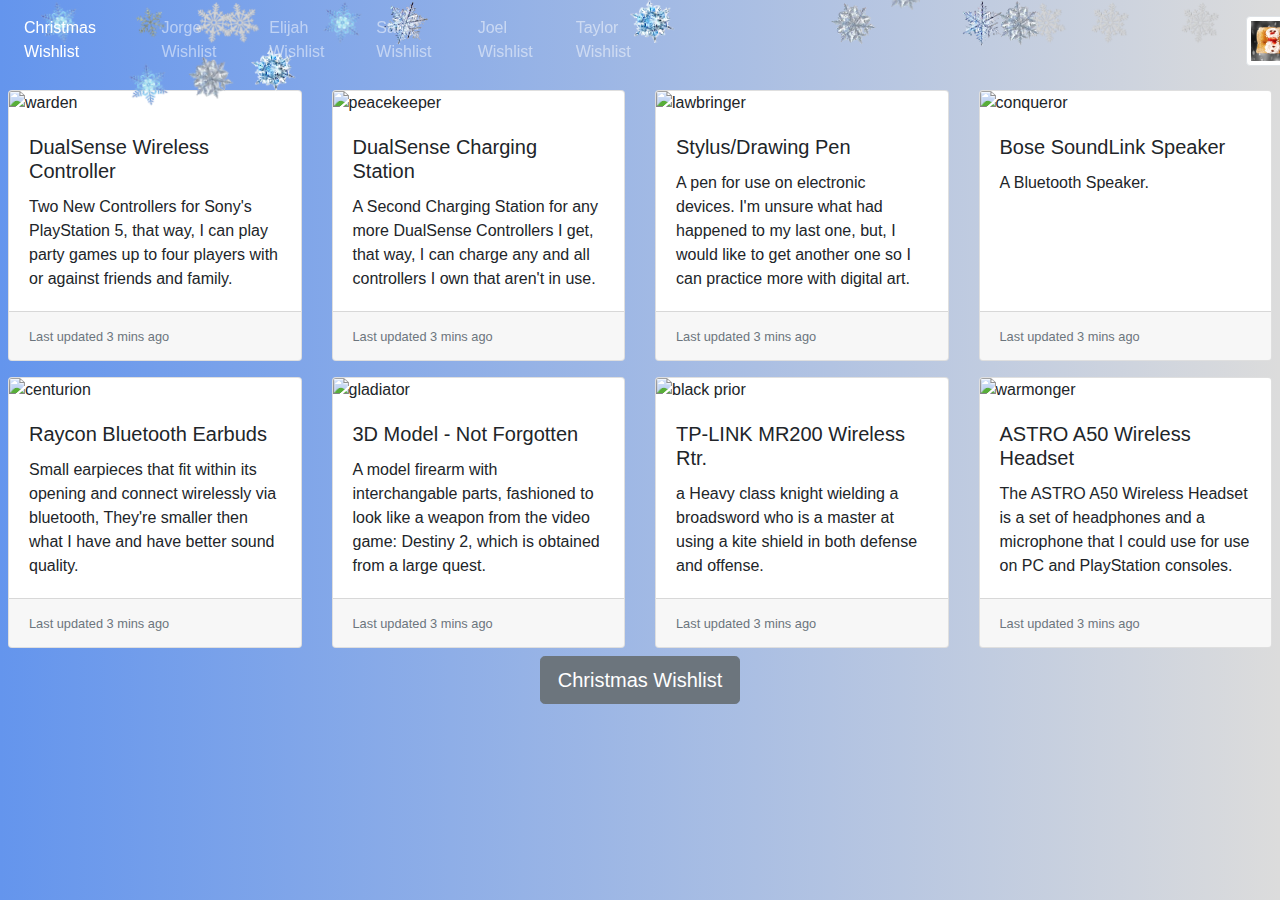
==== elijahWishlist.html @ 998da929 "I changed the nav" ====
<!DOCTYPE html>
<html lang="en">

    <head>
        <meta charset="UTF-8">
        <meta name="viewport" content="width=device-width, initial-scale=1.0">
        <title>Jorge Wishlist</title>
        <link rel="stylesheet"
            href="https://stackpath.bootstrapcdn.com/bootstrap/4.5.2/css/bootstrap.min.css"
            integrity="sha384-JcKb8q3iqJ61gNV9KGb8thSsNjpSL0n8PARn9HuZOnIxN0hoP+VmmDGMN5t9UJ0Z"
            crossorigin="anonymous">
        <link rel="stylesheet" href="base.css" />
    </head>
<body class="bg-dark">
    <nav class="navbar navbar-expand-lg navbar-dark">
        <button class="navbar-toggler" type="button" data-toggle="collapse" data-target="#navbarNavAltMarkup"
            aria-controls="navbarNavAltMarkup" aria-expanded="false" aria-label="Toggle navigation">
            <span class="navbar-toggler-icon"></span>
        </button>
        <div class="collapse navbar-collapse" id="navbarNavAltMarkup">
            <div class="navbar-nav">
                <a class="nav-link active d-flex flex-nowrap" href="index.html">Christmas Wishlist</a>
                <a class="nav-link d-flex flex-nowrap" href="jorgeWishlist.html" >Jorge Wishlist</a>
                <a class="nav-link d-flex flex-nowrap" href="elijahWishlist.html" >Elijah Wishlist</a>
                <a class="nav-link d-flex flex-nowrap" href="samWishlist.html" >Sam Wishlist</a>
                <a class="nav-link d-flex flex-nowrap" href="joelWishlist.html" >Joel Wishlist</a>
                <a class="nav-link d-flex flex-nowrap" href="taylorWishlist.html" >Taylor Wishlist</a>
                <a class="nav-link active" href="index.html"><img src="Images/Logo.png" class="img-thumbnail" style="width: 55px; height: 50px; margin-left: 560px;"></a>
            </div>
        </div>
    </nav>
        <!--this is a card deck for all the knight characters. They are light, while the background is dark
  there are 2 card decks.-->
        <div class="card-deck p-2">
            <div class="card">
                <img src="Warden.png" class="card-img-top" alt="warden">
                <div class="card-body">
                    <h5 class="card-title">DualSense Wireless Controller</h5>
                    <p class="card-text">
                        Two New Controllers for Sony's PlayStation 5, that way, I can play 
                        party games up to four players with or against friends and family.
                    </p>
                </div>
                <div class="card-footer">
                    <small class="text-muted">Last updated 3 mins ago</small>
                </div>
            </div>
            <div class="card">
                <img src="Peacekeeper.png" class="card-img-top"
                    alt="peacekeeper">
                <div class="card-body">
                    <h5 class="card-title">DualSense Charging Station</h5>
                    <p class="card-text">
                        A Second Charging Station for any more DualSense Controllers I get,
                        that way, I can charge any and all controllers I own that aren't in use.
                    </p>
                </div>
                <div class="card-footer">
                    <small class="text-muted">Last updated 3 mins ago</small>
                </div>
            </div>
            <div class="card">
                <img src="Lawbringer.png" class="card-img-top" alt="lawbringer">
                <div class="card-body">
                    <h5 class="card-title">Stylus/Drawing Pen</h5>
                    <p class="card-text">
                        A pen for use on electronic devices. I'm unsure what had happened to my last 
                        one, but, I would like to get another one so I can practice more with digital 
                        art.
                    </p>
                </div>
                <div class="card-footer">
                    <small class="text-muted">Last updated 3 mins ago</small>
                </div>
            </div>
            <div class="card">
                <img src="Conqueror.png" class="card-img-top" alt="conqueror">
                <div class="card-body">
                    <h5 class="card-title">Bose SoundLink Speaker</h5>
                    <p class="card-text">
                        A Bluetooth Speaker.
                    </p>
                </div>
                <div class="card-footer">
                    <small class="text-muted">Last updated 3 mins ago</small>
                </div>
            </div>
        </div>
        <div class="card-deck p-2">
            <div class="card">
                <img src="centurion.png" class="card-img-top" alt="centurion">
                <div class="card-body">
                    <h5 class="card-title">Raycon Bluetooth Earbuds</h5>
                    <p class="card-text">
                        Small earpieces that fit within its opening and connect wirelessly via bluetooth,
                        They're smaller then what I have and have better sound quality.
                    </p>
                </div>
                <div class="card-footer">
                    <small class="text-muted">Last updated 3 mins ago</small>
                </div>
            </div>
            <div class="card">
                <img src="Gladiator.png" class="card-img-top" alt="gladiator">
                <div class="card-body">
                    <h5 class="card-title">3D Model - Not Forgotten</h5>
                    <p class="card-text">
                        A model firearm with interchangable parts, fashioned to look like a weapon 
                        from the video game: Destiny 2, which is obtained from a large quest.
                    </p>
                </div>
                <div class="card-footer">
                    <small class="text-muted">Last updated 3 mins ago</small>
                </div>
            </div>
            <div class="card">
                <img src="black prior.jpg" class="card-img-top" alt="black
                    prior">
                <div class="card-body">
                    <h5 class="card-title">TP-LINK MR200 Wireless Rtr.</h5>
                    <p class="card-text">a Heavy class knight wielding a
                        broadsword who is a master at using a kite shield in
                        both
                        defense and offense.</p>
                </div>
                <div class="card-footer">
                    <small class="text-muted">Last updated 3 mins ago</small>
                </div>
            </div>
            <div class="card">
                <img src="warmonger.jpg" class="card-img-top" alt="warmonger">
                <div class="card-body">
                    <h5 class="card-title">ASTRO A50 Wireless Headset</h5>
                    <p class="card-text">
                        The ASTRO A50 Wireless Headset is a set of headphones and a microphone 
                        that I could use for use on PC and PlayStation consoles.
                    </p>
                </div>
                <div class="card-footer">
                    <small class="text-muted">Last updated 3 mins ago</small>
                </div>
            </div>
        </div>
        <div class="mx-auto" style="width: 200px;">
            <a href="index.html"><button type="button" class="btn btn-secondary
                    btn-lg btn-block">Christmas Wishlist</button></a>
        </div>
        <script src="https://code.jquery.com/jquery-3.5.1.slim.min.js"
            integrity="sha384-DfXdz2htPH0lsSSs5nCTpuj/zy4C+OGpamoFVy38MVBnE+IbbVYUew+OrCXaRkfj"
            crossorigin="anonymous"></script>
        <script
            src="https://cdn.jsdelivr.net/npm/popper.js@1.16.1/dist/umd/popper.min.js"
            integrity="sha384-9/reFTGAW83EW2RDu2S0VKaIzap3H66lZH81PoYlFhbGU+6BZp6G7niu735Sk7lN"
            crossorigin="anonymous"></script>
        <script
            src="https://stackpath.bootstrapcdn.com/bootstrap/4.5.2/js/bootstrap.min.js"
            integrity="sha384-B4gt1jrGC7Jh4AgTPSdUtOBvfO8shuf57BaghqFfPlYxofvL8/KUEfYiJOMMV+rV"
            crossorigin="anonymous"></script>
    </body>
    <div class="help">
        <section>
            <div class="snow">
                <div><img src="snow2.jpeg" height="45px" width="45px"></div>
                <div><img src="snow3.jpeg" height="45px" width="45px"></div>
                <div><img src="snow4.jpeg" height="45px" width="45px"></div>
                <div><img src="snow2.jpeg" height="45px" width="45px"></div>
                <div><img src="snow5.jpeg" height="45px" width="45px"></div>
                <div><img src="snow3.jpeg" height="45px" width="45px"></div>
                <div><img src="snow3.jpeg" height="45px" width="45px"></div>
            </div>
            <div class="snow2">
                <div><img src="snow5.jpeg" height="45px" width="45px"></div>
                <div><img src="snow3.jpeg" height="45px" width="45px"></div>
                <div><img src="snow_f.jpeg" height="45px" width="45px"></div>
                <div><img src="snow4.jpeg" height="45px" width="45px"></div>
                <div><img src="snow1.jpeg" height="45px" width="45px"></div>
                <div><img src="snow5.jpeg" height="45px" width="45px"></div>
                <div><img src="snow_f.jpeg" height="45px" width="45px"></div>
            </div>
            <div class="snow3">
                <div><img src="snow_f.jpeg" height="45px" width="45px"></div>
                <div><img src="snow4.jpeg" height="45px" width="45px"></div>
                <div><img src="snow1.jpeg" height="45px" width="45px"></div>
                <div><img src="snow_f.jpeg" height="45px" width="45px"></div>
                <div><img src="snow3.jpeg" height="45px" width="45px"></div>
                <div><img src="snow1.jpeg" height="45px" width="45px"></div>
                <div><img src="snow_f.jpeg" height="45px" width="45px"></div>
            </div>
        </div>
    </section>
</html>
---- base.css ----
html {
    height: 300px;
    margin-bottom: 10px;
  }
  
body {
    width: 100%;
    height: 100%;
    margin: 0;
    background-repeat: no-repeat;
    background-attachment: fixed;
    background: #DCDCDC;
    /* fallback for old browsers */
    /* Chrome 10-25, Safari 5.1-6 */
    background: -webkit-gradient(linear, left top, right top, from(#6495ED), to(#DCDCDC));
    background: linear-gradient(to right, #6495ED,#DCDCDC);
    /* W3C, IE 10+/ Edge, Firefox 16+, Chrome 26+, Opera 12+, Safari 7+ */
  }
button{
    z-index: 98;
}
nav{
    z-index: 99;
}  

section {
	height: 25%;
	z-index: 100;
}
  
  .snow {
    position: absolute;
    width: 100%;
    height: 19%;
    top: 0;
    left: 0;
    -webkit-transform: rotateY(-30deg);
            transform: rotateY(-30deg);
    -webkit-transform: translate3d(50deg);
            transform: translate3d(50deg);
    -webkit-transform: rotate3d(1, 1.5, 2, -10deg);
            transform: rotate3d(1, 1.5, 2, -10deg);
  }
  
  .snow div {
    position: absolute;
    display: block;
  }
  
  .snow div:nth-child(1) {
    left: 20%;
    -webkit-animation: falling 9s linear infinite;
            animation: falling 9s linear infinite;
    -webkit-animation-delay: -1s;
            animation-delay: -1s;
  }
  
  .snow div:nth-child(2) {
    left: 70%;
    -webkit-animation: falling 7s linear infinite;
            animation: falling 7s linear infinite;
    -webkit-animation-delay: -3s;
            animation-delay: -3s;
  }
  
  .snow div:nth-child(3) {
    left: 10%;
    -webkit-animation: falling 3s linear infinite;
            animation: falling 3s linear infinite;
    -webkit-animation-delay: -5s;
            animation-delay: -5s;
  }
  
  .snow div:nth-child(4) {
    left: 50%;
    -webkit-animation: falling 8s linear infinite;
            animation: falling 8s linear infinite;
    -webkit-animation-delay: -6s;
            animation-delay: -6s;
  }
  
  .snow div:nth-child(5) {
    left: 85%;
    -webkit-animation: falling 5s linear infinite;
            animation: falling 5s linear infinite;
    -webkit-animation-delay: -8s;
            animation-delay: -8s;
  }
  
  .snow div:nth-child(6) {
    left: 15%;
    -webkit-animation: falling 8s linear infinite;
            animation: falling 8s linear infinite;
    -webkit-animation-delay: -10s;
            animation-delay: -10s;
  }
  
  .snow div:nth-child(7) {
    left: 90%;
    -webkit-animation: falling 3s linear infinite;
            animation: falling 3s linear infinite;
    -webkit-animation-delay: -4s;
            animation-delay: -4s;
  }
  
  .snow2 {
    position: absolute;
    width: 100%;
    height: 19%;
    top: 0;
    left: 0;
  }
  
  .snow2 div {
    position: absolute;
    display: block;
    -webkit-transform: rotateY(-30deg);
            transform: rotateY(-30deg);
    -webkit-transform: translate3d(50deg);
            transform: translate3d(50deg);
    -webkit-transform: rotate3d(1, 1.5, 2, -15deg);
            transform: rotate3d(1, 1.5, 2, -15deg);
  }
  
  .snow2 div:nth-child(1) {
    left: 10%;
    -webkit-animation: falling 7s linear infinite;
            animation: falling 7s linear infinite;
    -webkit-animation-delay: -3s;
            animation-delay: -3s;
  }
  
  .snow2 div:nth-child(2) {
    left: 65%;
    -webkit-animation: falling 5s linear infinite;
            animation: falling 5s linear infinite;
    -webkit-animation-delay: -1s;
            animation-delay: -1s;
  }
  
  .snow2 div:nth-child(3) {
    left: 17%;
    -webkit-animation: falling 6s linear infinite;
            animation: falling 6s linear infinite;
    -webkit-animation-delay: -9s;
            animation-delay: -9s;
  }
  
  .snow2 div:nth-child(4) {
    left: 3%;
    -webkit-animation: falling 9s linear infinite;
            animation: falling 9s linear infinite;
    -webkit-animation-delay: -3s;
            animation-delay: -3s;
  }
  
  .snow2 div:nth-child(5) {
    left: 75%;
    -webkit-animation: falling 2s linear infinite;
            animation: falling 2s linear infinite;
    -webkit-animation-delay: -7s;
            animation-delay: -7s;
  }
  
  .snow2 div:nth-child(6) {
    left: 10%;
    -webkit-animation: falling 7s linear infinite;
            animation: falling 7s linear infinite;
    -webkit-animation-delay: -6s;
            animation-delay: -6s;
  }
  
  .snow2 div:nth-child(7) {
    left: 80%;
    -webkit-animation: falling 4s linear infinite;
            animation: falling 4s linear infinite;
    -webkit-animation-delay: -10s;
            animation-delay: -10s;
  }
  
  .snow3 {
    position: absolute;
    width: 100%;
    height: 19%;
    top: 0;
    left: 0;
  }
  
  .snow3 div {
    position: absolute;
    display: block;
    -webkit-transform: rotateY(-30deg);
            transform: rotateY(-30deg);
    -webkit-transform: translate3d(50deg);
            transform: translate3d(50deg);
    -webkit-transform: rotate3d(1, 1.5, 2, 10deg);
            transform: rotate3d(1, 1.5, 2, 10deg);
  }
  
  .snow3 div:nth-child(1) {
    left: 15%;
    -webkit-animation: falling 5s linear infinite;
            animation: falling 5s linear infinite;
    -webkit-animation-delay: -9s;
            animation-delay: -9s;
  }
  
  .snow3 div:nth-child(2) {
    left: 25%;
    -webkit-animation: falling 4s linear infinite;
            animation: falling 4s linear infinite;
    -webkit-animation-delay: -4s;
            animation-delay: -4s;
  }
  
  .snow3 div:nth-child(3) {
    left: 30%;
    -webkit-animation: falling 3s linear infinite;
            animation: falling 3s linear infinite;
    -webkit-animation-delay: -5s;
            animation-delay: -5s;
  }
  
  .snow3 div:nth-child(4) {
    left: 85%;
    -webkit-animation: falling 6s linear infinite;
            animation: falling 6s linear infinite;
    -webkit-animation-delay: -8s;
            animation-delay: -8s;
  }
  
  .snow3 div:nth-child(5) {
    left: 78%;
    -webkit-animation: falling 5s linear infinite;
            animation: falling 5s linear infinite;
    -webkit-animation-delay: -7s;
            animation-delay: -7s;
  }
  
  .snow3 div:nth-child(6) {
    left: 30%;
    -webkit-animation: falling 6s linear infinite;
            animation: falling 6s linear infinite;
    -webkit-animation-delay: -8s;
            animation-delay: -8s;
  }
  
  .snow3 div:nth-child(7) {
    left: 92%;
    -webkit-animation: falling 5s linear infinite;
            animation: falling 5s linear infinite;
    -webkit-animation-delay: -19s;
            animation-delay: -19s;
  }
  
  @keyframes falling {
    0% {
      opacity: 1;
      top: -10%;
      -webkit-transform: translateX 5px rotateX(0deg);
              transform: translateX 5px rotateX(0deg);
    }
    15% {
      opacity: 0.7;
      -webkit-transform: translateX -100px rotateX(30deg);
              transform: translateX -100px rotateX(30deg);
    }
    30% {
      -webkit-transform: translateX -100px rotateX(70deg);
              transform: translateX -100px rotateX(70deg);
    }
    60% {
      -webkit-transform: translateX -100px rotateX(45);
              transform: translateX -100px rotateX(45);
    }
    75% {
      -webkit-transform: translateX -100px rotateX(60deg);
              transform: translateX -100px rotateX(60deg);
    }
    100% {
      top: 400%;
      -webkit-transform: translateX -100px rotateX(200deg);
              transform: translateX -100px rotateX(200deg);
    }
  }
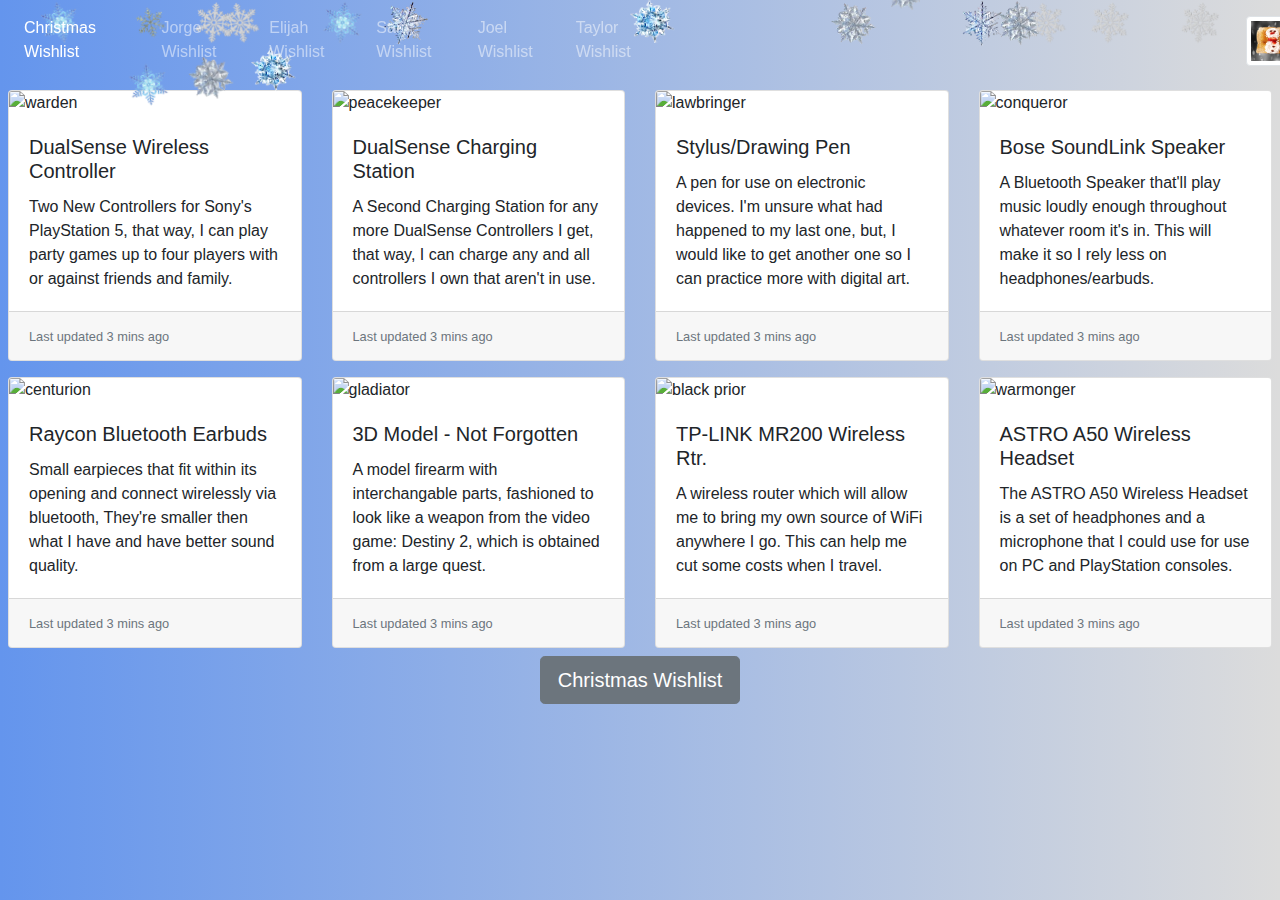
==== commit 4ea8f7fb: "Merge remote-tracking branch 'origin/main' into main" ====
--- a/elijahWishlist.html
+++ b/elijahWishlist.html
@@ -4,7 +4,7 @@
     <head>
         <meta charset="UTF-8">
         <meta name="viewport" content="width=device-width, initial-scale=1.0">
-        <title>Jorge Wishlist</title>
+        <title>Elijah Wishlist</title>
         <link rel="stylesheet"
             href="https://stackpath.bootstrapcdn.com/bootstrap/4.5.2/css/bootstrap.min.css"
             integrity="sha384-JcKb8q3iqJ61gNV9KGb8thSsNjpSL0n8PARn9HuZOnIxN0hoP+VmmDGMN5t9UJ0Z"
@@ -78,7 +78,8 @@
                 <div class="card-body">
                     <h5 class="card-title">Bose SoundLink Speaker</h5>
                     <p class="card-text">
-                        A Bluetooth Speaker.
+                        A Bluetooth Speaker that'll play music loudly enough throughout whatever room 
+                        it's in. This will make it so I rely less on headphones/earbuds.
                     </p>
                 </div>
                 <div class="card-footer">
@@ -118,10 +119,10 @@
                     prior">
                 <div class="card-body">
                     <h5 class="card-title">TP-LINK MR200 Wireless Rtr.</h5>
-                    <p class="card-text">a Heavy class knight wielding a
-                        broadsword who is a master at using a kite shield in
-                        both
-                        defense and offense.</p>
+                    <p class="card-text">
+                        A wireless router which will allow me to bring my own source of WiFi anywhere 
+                        I go. This can help me cut some costs when I travel.
+                    </p>
                 </div>
                 <div class="card-footer">
                     <small class="text-muted">Last updated 3 mins ago</small>
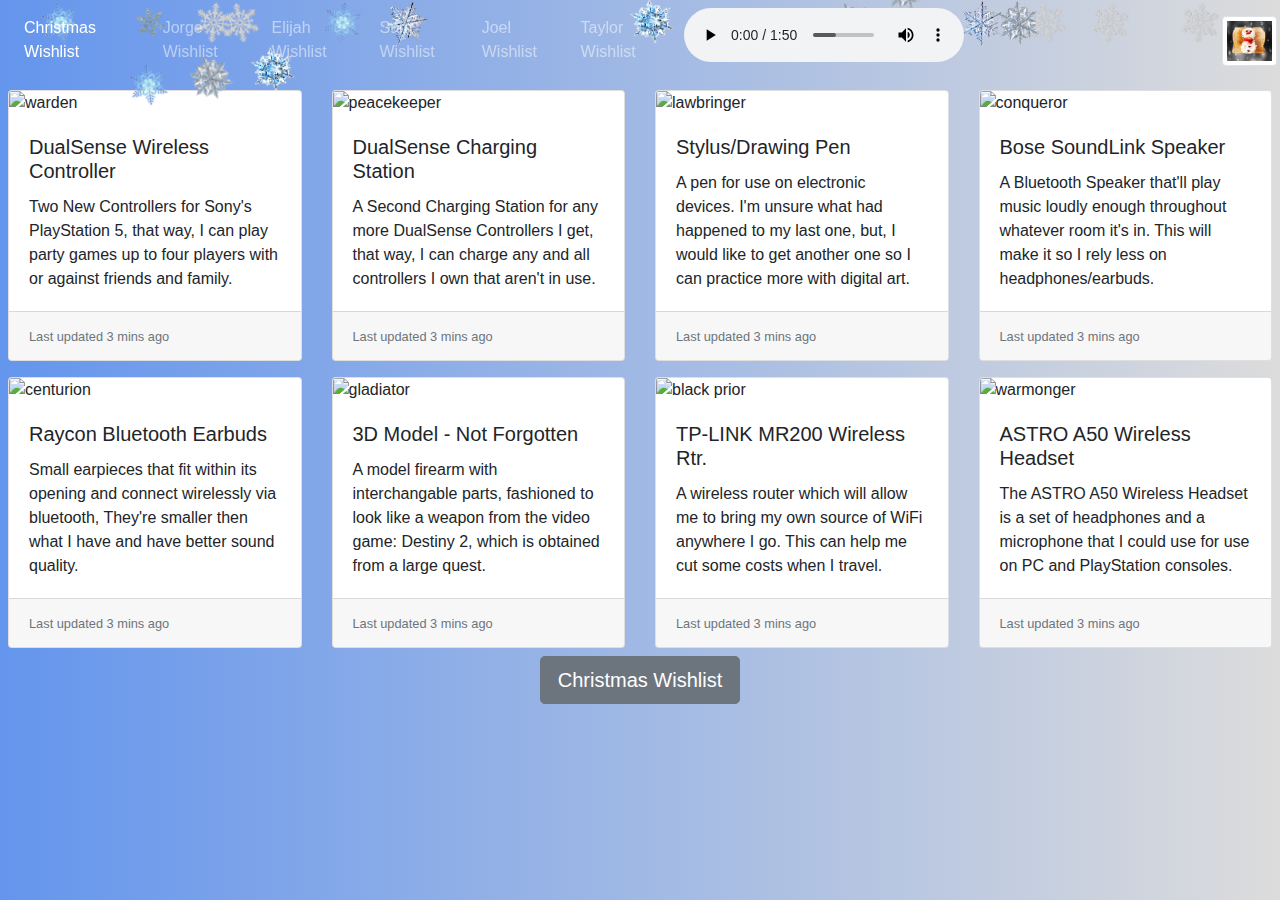
==== commit b258989c: "audio madness" ====
--- a/elijahWishlist.html
+++ b/elijahWishlist.html
@@ -25,7 +25,11 @@
                 <a class="nav-link d-flex flex-nowrap" href="samWishlist.html" >Sam Wishlist</a>
                 <a class="nav-link d-flex flex-nowrap" href="joelWishlist.html" >Joel Wishlist</a>
                 <a class="nav-link d-flex flex-nowrap" href="taylorWishlist.html" >Taylor Wishlist</a>
-                <a class="nav-link active" href="index.html"><img src="Images/Logo.png" class="img-thumbnail" style="width: 55px; height: 50px; margin-left: 560px;"></a>
+                <audio controls autostart autoplay loop>
+                    <source src="christmas.mp3" type="audio/mp3">
+                    Your browser does not support the audio element.
+                  </audio>
+                <a class="nav-link active" href="index.html"><img src="Images/Logo.png" class="img-thumbnail" style="width: 55px; height: 50px; margin-left: 250px;"></a>
             </div>
         </div>
     </nav>
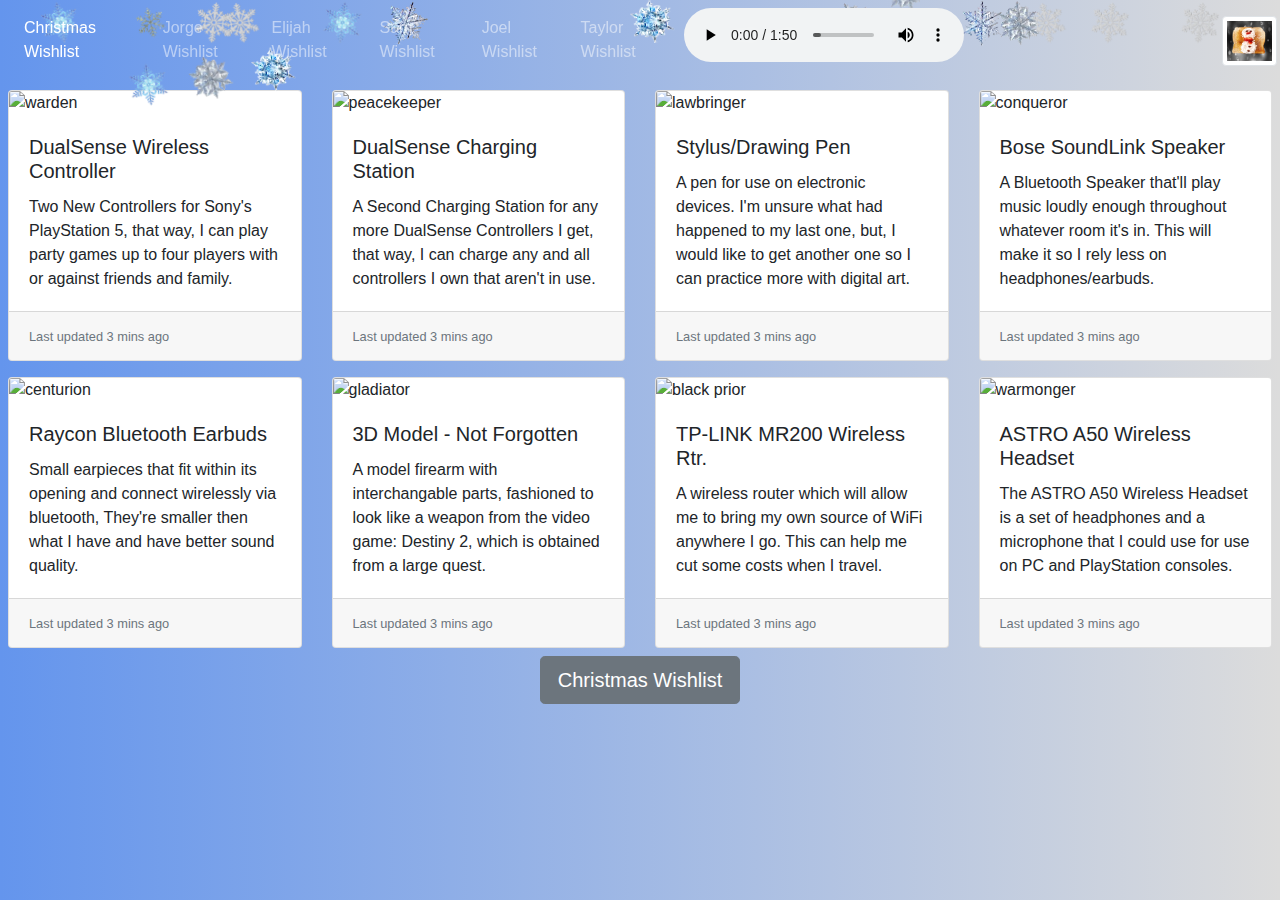
==== commit 12846f24: "more progress" ====
--- a/elijahWishlist.html
+++ b/elijahWishlist.html
@@ -37,7 +37,7 @@
   there are 2 card decks.-->
         <div class="card-deck p-2">
             <div class="card">
-                <img src="Warden.png" class="card-img-top" alt="warden">
+                <img src="Images/" class="card-img-top" alt="warden">
                 <div class="card-body">
                     <h5 class="card-title">DualSense Wireless Controller</h5>
                     <p class="card-text">
@@ -50,7 +50,7 @@
                 </div>
             </div>
             <div class="card">
-                <img src="Peacekeeper.png" class="card-img-top"
+                <img src="Images/" class="card-img-top"
                     alt="peacekeeper">
                 <div class="card-body">
                     <h5 class="card-title">DualSense Charging Station</h5>
@@ -64,7 +64,7 @@
                 </div>
             </div>
             <div class="card">
-                <img src="Lawbringer.png" class="card-img-top" alt="lawbringer">
+                <img src="Images/" class="card-img-top" alt="lawbringer">
                 <div class="card-body">
                     <h5 class="card-title">Stylus/Drawing Pen</h5>
                     <p class="card-text">
@@ -78,7 +78,7 @@
                 </div>
             </div>
             <div class="card">
-                <img src="Conqueror.png" class="card-img-top" alt="conqueror">
+                <img src="Images/" class="card-img-top" alt="conqueror">
                 <div class="card-body">
                     <h5 class="card-title">Bose SoundLink Speaker</h5>
                     <p class="card-text">
@@ -93,7 +93,7 @@
         </div>
         <div class="card-deck p-2">
             <div class="card">
-                <img src="centurion.png" class="card-img-top" alt="centurion">
+                <img src="Images/" class="card-img-top" alt="centurion">
                 <div class="card-body">
                     <h5 class="card-title">Raycon Bluetooth Earbuds</h5>
                     <p class="card-text">
@@ -106,7 +106,7 @@
                 </div>
             </div>
             <div class="card">
-                <img src="Gladiator.png" class="card-img-top" alt="gladiator">
+                <img src="Images/" class="card-img-top" alt="gladiator">
                 <div class="card-body">
                     <h5 class="card-title">3D Model - Not Forgotten</h5>
                     <p class="card-text">
@@ -119,7 +119,7 @@
                 </div>
             </div>
             <div class="card">
-                <img src="black prior.jpg" class="card-img-top" alt="black
+                <img src="Images/" class="card-img-top" alt="black
                     prior">
                 <div class="card-body">
                     <h5 class="card-title">TP-LINK MR200 Wireless Rtr.</h5>
@@ -133,7 +133,7 @@
                 </div>
             </div>
             <div class="card">
-                <img src="warmonger.jpg" class="card-img-top" alt="warmonger">
+                <img src="Images/" class="card-img-top" alt="warmonger">
                 <div class="card-body">
                     <h5 class="card-title">ASTRO A50 Wireless Headset</h5>
                     <p class="card-text">
--- a/base.css
+++ b/base.css
@@ -283,4 +283,18 @@
       -webkit-transform: translateX -100px rotateX(200deg);
               transform: translateX -100px rotateX(200deg);
     }
+  }
+
+  iv#footer {
+    width: 50%;
+    margin: -250px auto;
+    text-align: center;
+    font-size: 1.5em;
+  }
+  
+  div#footer button {
+    clear: both;
+    font-size: 1.5em;
+    border-radius: 20px;
+    margin-bottom: 40px;
   }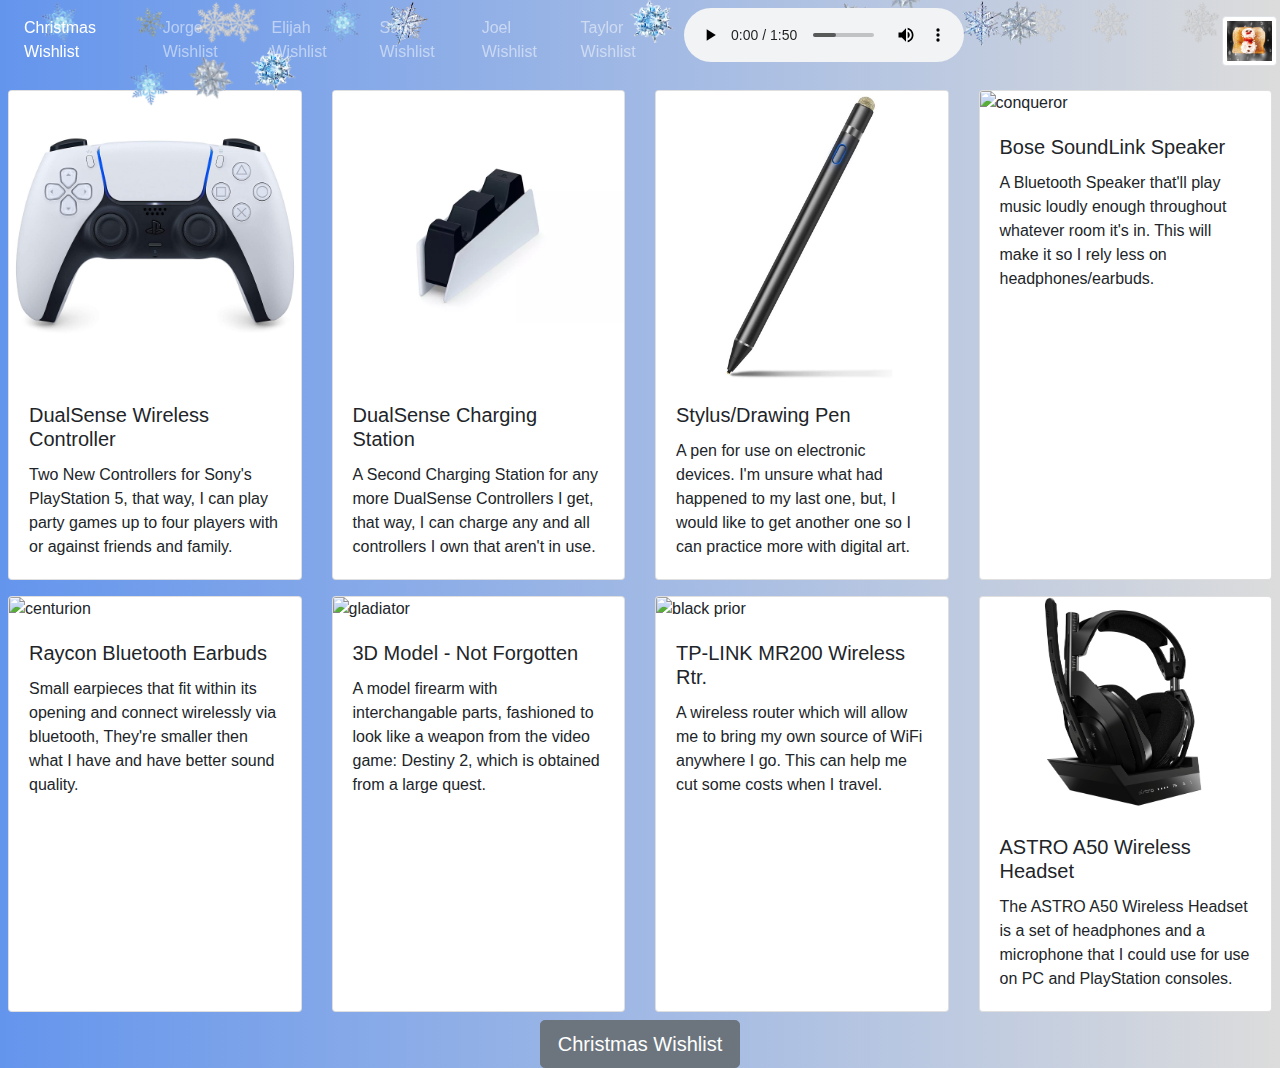
==== commit 503b38cd: "Added JS files to all pages except for Elijah" ====
--- a/elijahWishlist.html
+++ b/elijahWishlist.html
@@ -37,7 +37,7 @@
   there are 2 card decks.-->
         <div class="card-deck p-2">
             <div class="card">
-                <img src="Images/" class="card-img-top" alt="warden">
+                <img src="Images/dualsense.png" class="card-img-top" alt="warden">
                 <div class="card-body">
                     <h5 class="card-title">DualSense Wireless Controller</h5>
                     <p class="card-text">
@@ -45,12 +45,9 @@
                         party games up to four players with or against friends and family.
                     </p>
                 </div>
-                <div class="card-footer">
-                    <small class="text-muted">Last updated 3 mins ago</small>
-                </div>
             </div>
             <div class="card">
-                <img src="Images/" class="card-img-top"
+                <img src="Images/chargingstation.png" class="card-img-top"
                     alt="peacekeeper">
                 <div class="card-body">
                     <h5 class="card-title">DualSense Charging Station</h5>
@@ -59,12 +56,9 @@
                         that way, I can charge any and all controllers I own that aren't in use.
                     </p>
                 </div>
-                <div class="card-footer">
-                    <small class="text-muted">Last updated 3 mins ago</small>
-                </div>
             </div>
             <div class="card">
-                <img src="Images/" class="card-img-top" alt="lawbringer">
+                <img src="Images/drawingpen.png" class="card-img-top" alt="lawbringer">
                 <div class="card-body">
                     <h5 class="card-title">Stylus/Drawing Pen</h5>
                     <p class="card-text">
@@ -72,9 +66,6 @@
                         one, but, I would like to get another one so I can practice more with digital 
                         art.
                     </p>
-                </div>
-                <div class="card-footer">
-                    <small class="text-muted">Last updated 3 mins ago</small>
                 </div>
             </div>
             <div class="card">
@@ -85,9 +76,6 @@
                         A Bluetooth Speaker that'll play music loudly enough throughout whatever room 
                         it's in. This will make it so I rely less on headphones/earbuds.
                     </p>
-                </div>
-                <div class="card-footer">
-                    <small class="text-muted">Last updated 3 mins ago</small>
                 </div>
             </div>
         </div>
@@ -101,9 +89,6 @@
                         They're smaller then what I have and have better sound quality.
                     </p>
                 </div>
-                <div class="card-footer">
-                    <small class="text-muted">Last updated 3 mins ago</small>
-                </div>
             </div>
             <div class="card">
                 <img src="Images/" class="card-img-top" alt="gladiator">
@@ -113,9 +98,6 @@
                         A model firearm with interchangable parts, fashioned to look like a weapon 
                         from the video game: Destiny 2, which is obtained from a large quest.
                     </p>
-                </div>
-                <div class="card-footer">
-                    <small class="text-muted">Last updated 3 mins ago</small>
                 </div>
             </div>
             <div class="card">
@@ -128,21 +110,15 @@
                         I go. This can help me cut some costs when I travel.
                     </p>
                 </div>
-                <div class="card-footer">
-                    <small class="text-muted">Last updated 3 mins ago</small>
-                </div>
             </div>
             <div class="card">
-                <img src="Images/" class="card-img-top" alt="warmonger">
+                <img src="Images/astro-a50.png" class="card-img-top" alt="warmonger">
                 <div class="card-body">
                     <h5 class="card-title">ASTRO A50 Wireless Headset</h5>
                     <p class="card-text">
                         The ASTRO A50 Wireless Headset is a set of headphones and a microphone 
                         that I could use for use on PC and PlayStation consoles.
                     </p>
-                </div>
-                <div class="card-footer">
-                    <small class="text-muted">Last updated 3 mins ago</small>
                 </div>
             </div>
         </div>
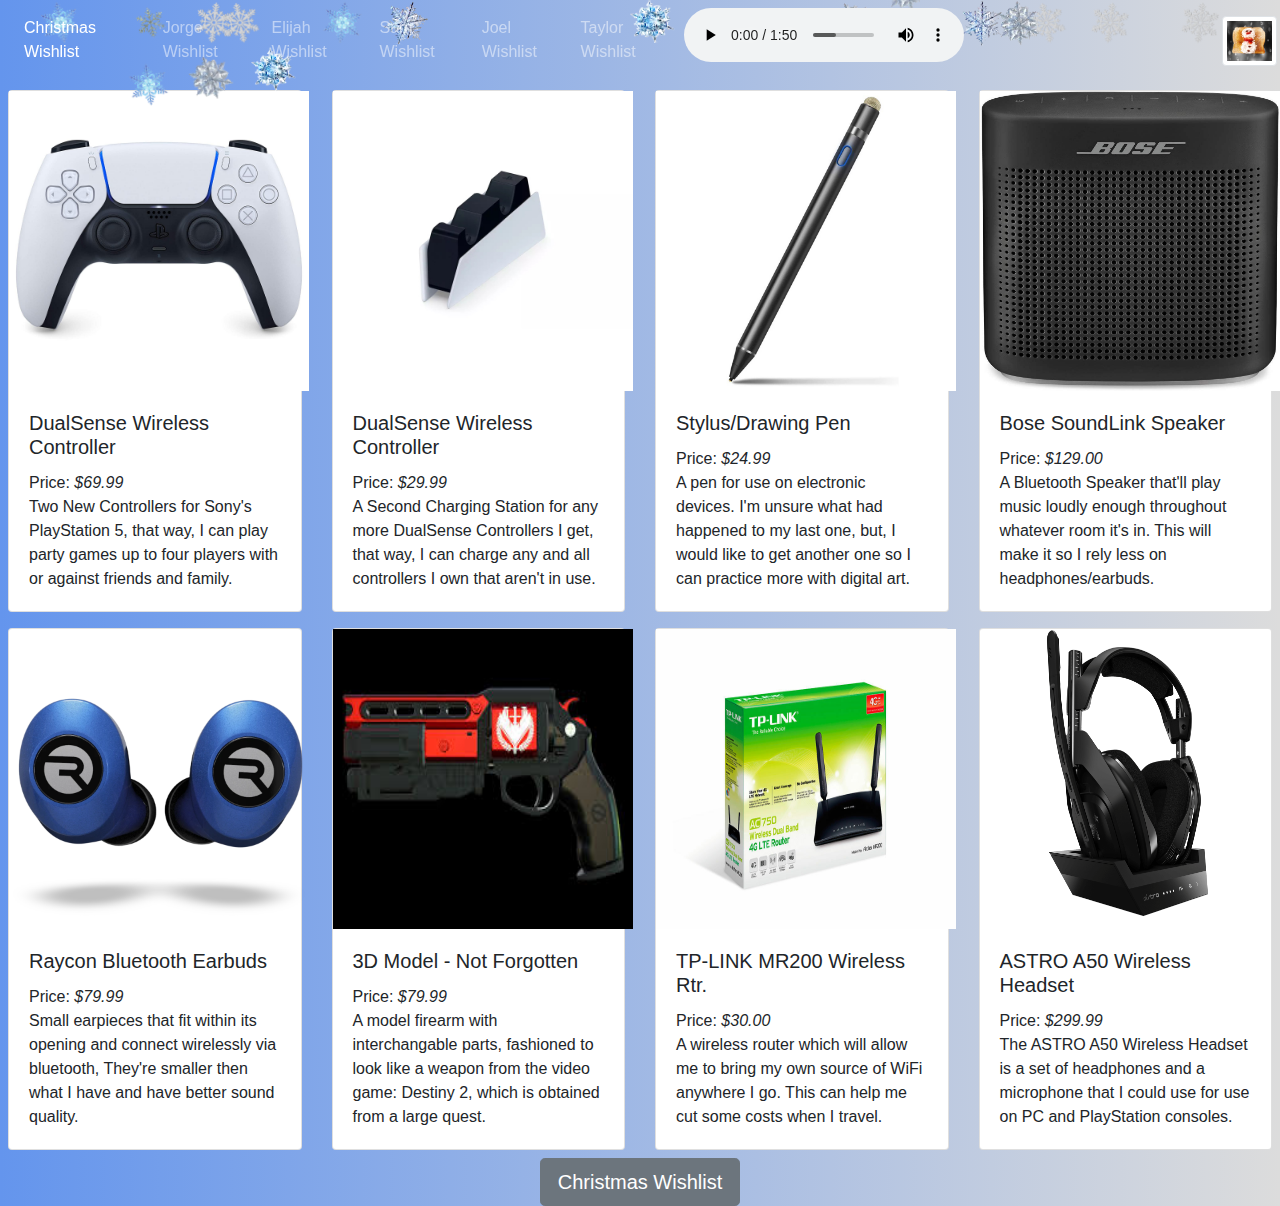
==== commit b392ce21: "Finished with all pages" ====
--- a/elijahWishlist.html
+++ b/elijahWishlist.html
@@ -37,87 +37,100 @@
   there are 2 card decks.-->
         <div class="card-deck p-2">
             <div class="card">
-                <img src="Images/dualsense.png" class="card-img-top" alt="warden">
+                <div id="imglist">
+                    <img src="Images/dualsense.png" alt="DualSense Controller" width="300px" height="300px">
+                </div>
                 <div class="card-body">
                     <h5 class="card-title">DualSense Wireless Controller</h5>
                     <p class="card-text">
-                        Two New Controllers for Sony's PlayStation 5, that way, I can play 
-                        party games up to four players with or against friends and family.
+                        Price: <em>$69.99</em><br>
+                        Two New Controllers for Sony's PlayStation 5, that way, I can play party games up to four players with or against friends and family.
                     </p>
                 </div>
             </div>
             <div class="card">
-                <img src="Images/chargingstation.png" class="card-img-top"
-                    alt="peacekeeper">
+                <div id="imglist">
+                    <img src="Images/chargingstation.png" alt="DualSense Charging Station" width="300px" height="300px">
+                </div>
                 <div class="card-body">
-                    <h5 class="card-title">DualSense Charging Station</h5>
+                    <h5 class="card-title">DualSense Wireless Controller</h5>
                     <p class="card-text">
-                        A Second Charging Station for any more DualSense Controllers I get,
-                        that way, I can charge any and all controllers I own that aren't in use.
+                        Price: <em>$29.99</em><br>
+                        A Second Charging Station for any more DualSense Controllers I get, that way, I can charge any and all controllers I own that aren't in use.
                     </p>
                 </div>
             </div>
             <div class="card">
-                <img src="Images/drawingpen.png" class="card-img-top" alt="lawbringer">
+                <div id="imglist">
+                    <img src="Images/drawingpen.png" alt="Drawing Pen" width="300px" height="300px">
+                </div>
                 <div class="card-body">
                     <h5 class="card-title">Stylus/Drawing Pen</h5>
                     <p class="card-text">
-                        A pen for use on electronic devices. I'm unsure what had happened to my last 
-                        one, but, I would like to get another one so I can practice more with digital 
-                        art.
+                        Price: <em>$24.99</em><br>
+                        A pen for use on electronic devices. I'm unsure what had happened to my last one, but, I would like to get another one so I can practice more with digital art.
                     </p>
                 </div>
             </div>
             <div class="card">
-                <img src="Images/" class="card-img-top" alt="conqueror">
+                <div id="imglist">
+                    <img src="Images/bose_speaker.jpg" alt="Bose Speaker" width="300px" height="300px">
+                </div>
                 <div class="card-body">
                     <h5 class="card-title">Bose SoundLink Speaker</h5>
                     <p class="card-text">
-                        A Bluetooth Speaker that'll play music loudly enough throughout whatever room 
-                        it's in. This will make it so I rely less on headphones/earbuds.
+                        Price: <em>$129.00</em><br>
+                        A Bluetooth Speaker that'll play music loudly enough throughout whatever room it's in. This will make it so I rely less on headphones/earbuds.
                     </p>
                 </div>
             </div>
         </div>
         <div class="card-deck p-2">
             <div class="card">
-                <img src="Images/" class="card-img-top" alt="centurion">
+                <div id="imglist">
+                    <img src="Images/earbuds.png" alt="Raycon Bluetooth Earbuds" width="300px" height="300px">
+                </div>
                 <div class="card-body">
                     <h5 class="card-title">Raycon Bluetooth Earbuds</h5>
                     <p class="card-text">
-                        Small earpieces that fit within its opening and connect wirelessly via bluetooth,
-                        They're smaller then what I have and have better sound quality.
+                        Price: <em>$79.99</em><br>
+                        Small earpieces that fit within its opening and connect wirelessly via bluetooth, They're smaller then what I have and have better sound quality.
                     </p>
                 </div>
             </div>
             <div class="card">
-                <img src="Images/" class="card-img-top" alt="gladiator">
+                <div id="imglist">
+                    <img src="Images/not_forgotten.jpeg" alt="3D Model - Not Forgotten" width="300px" height="300px">
+                </div>
                 <div class="card-body">
                     <h5 class="card-title">3D Model - Not Forgotten</h5>
                     <p class="card-text">
-                        A model firearm with interchangable parts, fashioned to look like a weapon 
-                        from the video game: Destiny 2, which is obtained from a large quest.
+                        Price: <em>$79.99</em><br>
+                        A model firearm with interchangable parts, fashioned to look like a weapon from the video game: Destiny 2, which is obtained from a large quest.
                     </p>
                 </div>
             </div>
             <div class="card">
-                <img src="Images/" class="card-img-top" alt="black
-                    prior">
+                <div id="imglist">
+                    <img src="Images/router.jpg" alt="TP-LINK MR200 Wireless Rtr." width="300px" height="300px">
+                </div>
                 <div class="card-body">
                     <h5 class="card-title">TP-LINK MR200 Wireless Rtr.</h5>
                     <p class="card-text">
-                        A wireless router which will allow me to bring my own source of WiFi anywhere 
-                        I go. This can help me cut some costs when I travel.
+                        Price: <em>$30.00</em><br>
+                        A wireless router which will allow me to bring my own source of WiFi anywhere I go. This can help me cut some costs when I travel.
                     </p>
                 </div>
             </div>
             <div class="card">
-                <img src="Images/astro-a50.png" class="card-img-top" alt="warmonger">
+                <div id="imglist">
+                    <img src="Images/astro-a50.png" alt="ASTRO A50 Wireless Headset" width="300px" height="300px">
+                </div>
                 <div class="card-body">
                     <h5 class="card-title">ASTRO A50 Wireless Headset</h5>
                     <p class="card-text">
-                        The ASTRO A50 Wireless Headset is a set of headphones and a microphone 
-                        that I could use for use on PC and PlayStation consoles.
+                        Price: <em>$299.99</em><br>
+                        The ASTRO A50 Wireless Headset is a set of headphones and a microphone that I could use for use on PC and PlayStation consoles.
                     </p>
                 </div>
             </div>
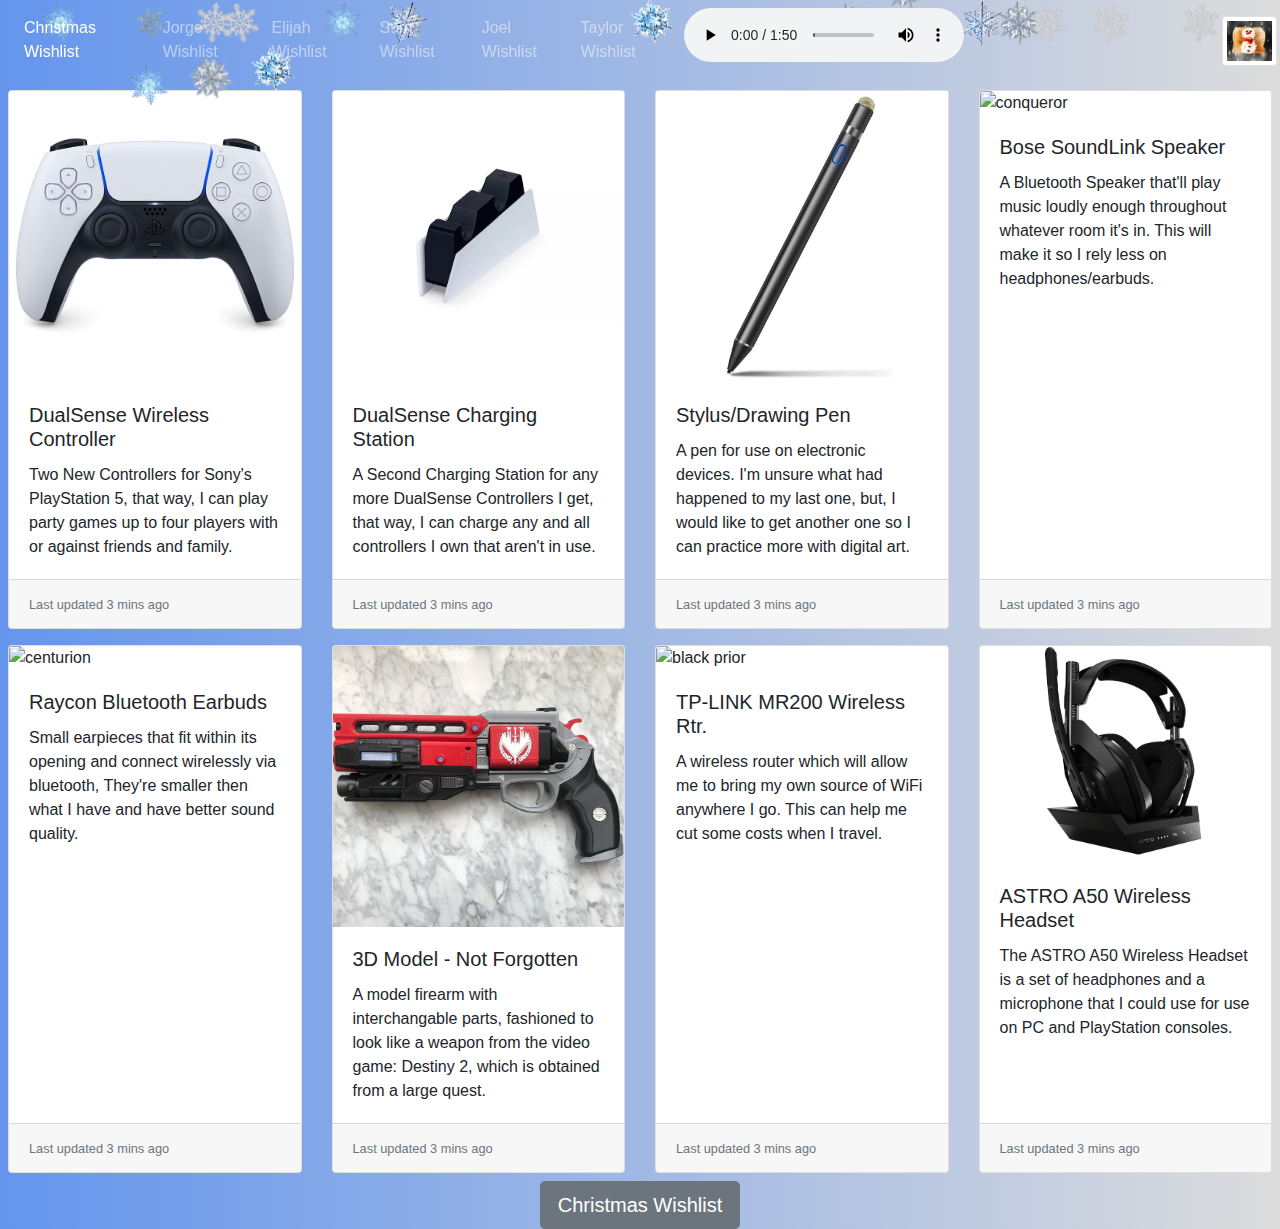
==== commit 4a3178c8: "dropping some more images" ====
--- a/elijahWishlist.html
+++ b/elijahWishlist.html
@@ -37,101 +37,112 @@
   there are 2 card decks.-->
         <div class="card-deck p-2">
             <div class="card">
-                <div id="imglist">
-                    <img src="Images/dualsense.png" alt="DualSense Controller" width="300px" height="300px">
-                </div>
+                <img src="Images/dualsense.png" class="card-img-top" alt="warden">
                 <div class="card-body">
                     <h5 class="card-title">DualSense Wireless Controller</h5>
                     <p class="card-text">
-                        Price: <em>$69.99</em><br>
-                        Two New Controllers for Sony's PlayStation 5, that way, I can play party games up to four players with or against friends and family.
+                        Two New Controllers for Sony's PlayStation 5, that way, I can play 
+                        party games up to four players with or against friends and family.
                     </p>
+                </div>
+                <div class="card-footer">
+                    <small class="text-muted">Last updated 3 mins ago</small>
                 </div>
             </div>
             <div class="card">
-                <div id="imglist">
-                    <img src="Images/chargingstation.png" alt="DualSense Charging Station" width="300px" height="300px">
+                <img src="Images/chargingstation.png" class="card-img-top"
+                    alt="peacekeeper">
+                <div class="card-body">
+                    <h5 class="card-title">DualSense Charging Station</h5>
+                    <p class="card-text">
+                        A Second Charging Station for any more DualSense Controllers I get,
+                        that way, I can charge any and all controllers I own that aren't in use.
+                    </p>
                 </div>
-                <div class="card-body">
-                    <h5 class="card-title">DualSense Wireless Controller</h5>
-                    <p class="card-text">
-                        Price: <em>$29.99</em><br>
-                        A Second Charging Station for any more DualSense Controllers I get, that way, I can charge any and all controllers I own that aren't in use.
-                    </p>
+                <div class="card-footer">
+                    <small class="text-muted">Last updated 3 mins ago</small>
                 </div>
             </div>
             <div class="card">
-                <div id="imglist">
-                    <img src="Images/drawingpen.png" alt="Drawing Pen" width="300px" height="300px">
-                </div>
+                <img src="Images/drawingpen.png" class="card-img-top" alt="lawbringer">
                 <div class="card-body">
                     <h5 class="card-title">Stylus/Drawing Pen</h5>
                     <p class="card-text">
-                        Price: <em>$24.99</em><br>
-                        A pen for use on electronic devices. I'm unsure what had happened to my last one, but, I would like to get another one so I can practice more with digital art.
+                        A pen for use on electronic devices. I'm unsure what had happened to my last 
+                        one, but, I would like to get another one so I can practice more with digital 
+                        art.
                     </p>
+                </div>
+                <div class="card-footer">
+                    <small class="text-muted">Last updated 3 mins ago</small>
                 </div>
             </div>
             <div class="card">
-                <div id="imglist">
-                    <img src="Images/bose_speaker.jpg" alt="Bose Speaker" width="300px" height="300px">
-                </div>
+                <img src="Images/" class="card-img-top" alt="conqueror">
                 <div class="card-body">
                     <h5 class="card-title">Bose SoundLink Speaker</h5>
                     <p class="card-text">
-                        Price: <em>$129.00</em><br>
-                        A Bluetooth Speaker that'll play music loudly enough throughout whatever room it's in. This will make it so I rely less on headphones/earbuds.
+                        A Bluetooth Speaker that'll play music loudly enough throughout whatever room 
+                        it's in. This will make it so I rely less on headphones/earbuds.
                     </p>
+                </div>
+                <div class="card-footer">
+                    <small class="text-muted">Last updated 3 mins ago</small>
                 </div>
             </div>
         </div>
         <div class="card-deck p-2">
             <div class="card">
-                <div id="imglist">
-                    <img src="Images/earbuds.png" alt="Raycon Bluetooth Earbuds" width="300px" height="300px">
-                </div>
+                <img src="Images/" class="card-img-top" alt="centurion">
                 <div class="card-body">
                     <h5 class="card-title">Raycon Bluetooth Earbuds</h5>
                     <p class="card-text">
-                        Price: <em>$79.99</em><br>
-                        Small earpieces that fit within its opening and connect wirelessly via bluetooth, They're smaller then what I have and have better sound quality.
+                        Small earpieces that fit within its opening and connect wirelessly via bluetooth,
+                        They're smaller then what I have and have better sound quality.
                     </p>
+                </div>
+                <div class="card-footer">
+                    <small class="text-muted">Last updated 3 mins ago</small>
                 </div>
             </div>
             <div class="card">
-                <div id="imglist">
-                    <img src="Images/not_forgotten.jpeg" alt="3D Model - Not Forgotten" width="300px" height="300px">
-                </div>
+                <img src="Images/notforgotten.png" class="card-img-top" alt="gladiator">
                 <div class="card-body">
                     <h5 class="card-title">3D Model - Not Forgotten</h5>
                     <p class="card-text">
-                        Price: <em>$79.99</em><br>
-                        A model firearm with interchangable parts, fashioned to look like a weapon from the video game: Destiny 2, which is obtained from a large quest.
+                        A model firearm with interchangable parts, fashioned to look like a weapon 
+                        from the video game: Destiny 2, which is obtained from a large quest.
                     </p>
+                </div>
+                <div class="card-footer">
+                    <small class="text-muted">Last updated 3 mins ago</small>
                 </div>
             </div>
             <div class="card">
-                <div id="imglist">
-                    <img src="Images/router.jpg" alt="TP-LINK MR200 Wireless Rtr." width="300px" height="300px">
-                </div>
+                <img src="Images/" class="card-img-top" alt="black
+                    prior">
                 <div class="card-body">
                     <h5 class="card-title">TP-LINK MR200 Wireless Rtr.</h5>
                     <p class="card-text">
-                        Price: <em>$30.00</em><br>
-                        A wireless router which will allow me to bring my own source of WiFi anywhere I go. This can help me cut some costs when I travel.
+                        A wireless router which will allow me to bring my own source of WiFi anywhere 
+                        I go. This can help me cut some costs when I travel.
                     </p>
+                </div>
+                <div class="card-footer">
+                    <small class="text-muted">Last updated 3 mins ago</small>
                 </div>
             </div>
             <div class="card">
-                <div id="imglist">
-                    <img src="Images/astro-a50.png" alt="ASTRO A50 Wireless Headset" width="300px" height="300px">
-                </div>
+                <img src="Images/astro-a50.png" class="card-img-top" alt="warmonger">
                 <div class="card-body">
                     <h5 class="card-title">ASTRO A50 Wireless Headset</h5>
                     <p class="card-text">
-                        Price: <em>$299.99</em><br>
-                        The ASTRO A50 Wireless Headset is a set of headphones and a microphone that I could use for use on PC and PlayStation consoles.
+                        The ASTRO A50 Wireless Headset is a set of headphones and a microphone 
+                        that I could use for use on PC and PlayStation consoles.
                     </p>
+                </div>
+                <div class="card-footer">
+                    <small class="text-muted">Last updated 3 mins ago</small>
                 </div>
             </div>
         </div>
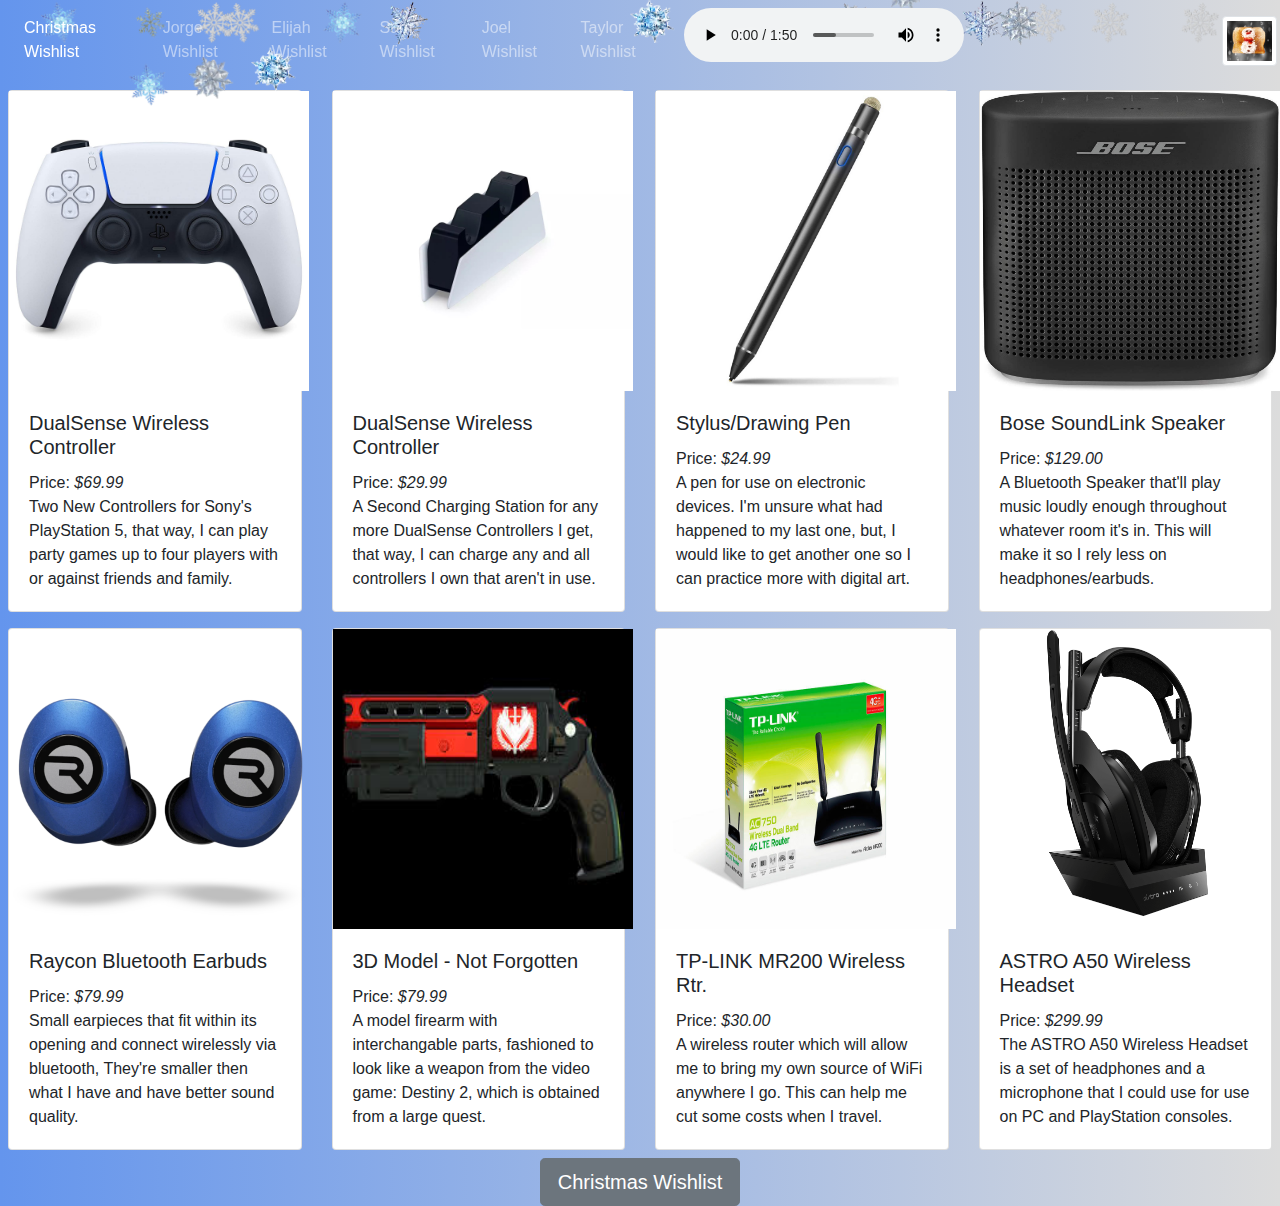
==== commit 00c2ecc7: "Merge remote-tracking branch 'origin/main' into main" ====
--- a/elijahWishlist.html
+++ b/elijahWishlist.html
@@ -37,112 +37,101 @@
   there are 2 card decks.-->
         <div class="card-deck p-2">
             <div class="card">
-                <img src="Images/dualsense.png" class="card-img-top" alt="warden">
+                <div id="imglist">
+                    <img src="Images/dualsense.png" alt="DualSense Controller" width="300px" height="300px">
+                </div>
                 <div class="card-body">
                     <h5 class="card-title">DualSense Wireless Controller</h5>
                     <p class="card-text">
-                        Two New Controllers for Sony's PlayStation 5, that way, I can play 
-                        party games up to four players with or against friends and family.
+                        Price: <em>$69.99</em><br>
+                        Two New Controllers for Sony's PlayStation 5, that way, I can play party games up to four players with or against friends and family.
                     </p>
-                </div>
-                <div class="card-footer">
-                    <small class="text-muted">Last updated 3 mins ago</small>
                 </div>
             </div>
             <div class="card">
-                <img src="Images/chargingstation.png" class="card-img-top"
-                    alt="peacekeeper">
+                <div id="imglist">
+                    <img src="Images/chargingstation.png" alt="DualSense Charging Station" width="300px" height="300px">
+                </div>
                 <div class="card-body">
-                    <h5 class="card-title">DualSense Charging Station</h5>
+                    <h5 class="card-title">DualSense Wireless Controller</h5>
                     <p class="card-text">
-                        A Second Charging Station for any more DualSense Controllers I get,
-                        that way, I can charge any and all controllers I own that aren't in use.
+                        Price: <em>$29.99</em><br>
+                        A Second Charging Station for any more DualSense Controllers I get, that way, I can charge any and all controllers I own that aren't in use.
                     </p>
-                </div>
-                <div class="card-footer">
-                    <small class="text-muted">Last updated 3 mins ago</small>
                 </div>
             </div>
             <div class="card">
-                <img src="Images/drawingpen.png" class="card-img-top" alt="lawbringer">
+                <div id="imglist">
+                    <img src="Images/drawingpen.png" alt="Drawing Pen" width="300px" height="300px">
+                </div>
                 <div class="card-body">
                     <h5 class="card-title">Stylus/Drawing Pen</h5>
                     <p class="card-text">
-                        A pen for use on electronic devices. I'm unsure what had happened to my last 
-                        one, but, I would like to get another one so I can practice more with digital 
-                        art.
+                        Price: <em>$24.99</em><br>
+                        A pen for use on electronic devices. I'm unsure what had happened to my last one, but, I would like to get another one so I can practice more with digital art.
                     </p>
-                </div>
-                <div class="card-footer">
-                    <small class="text-muted">Last updated 3 mins ago</small>
                 </div>
             </div>
             <div class="card">
-                <img src="Images/" class="card-img-top" alt="conqueror">
+                <div id="imglist">
+                    <img src="Images/bose_speaker.jpg" alt="Bose Speaker" width="300px" height="300px">
+                </div>
                 <div class="card-body">
                     <h5 class="card-title">Bose SoundLink Speaker</h5>
                     <p class="card-text">
-                        A Bluetooth Speaker that'll play music loudly enough throughout whatever room 
-                        it's in. This will make it so I rely less on headphones/earbuds.
+                        Price: <em>$129.00</em><br>
+                        A Bluetooth Speaker that'll play music loudly enough throughout whatever room it's in. This will make it so I rely less on headphones/earbuds.
                     </p>
-                </div>
-                <div class="card-footer">
-                    <small class="text-muted">Last updated 3 mins ago</small>
                 </div>
             </div>
         </div>
         <div class="card-deck p-2">
             <div class="card">
-                <img src="Images/" class="card-img-top" alt="centurion">
+                <div id="imglist">
+                    <img src="Images/earbuds.png" alt="Raycon Bluetooth Earbuds" width="300px" height="300px">
+                </div>
                 <div class="card-body">
                     <h5 class="card-title">Raycon Bluetooth Earbuds</h5>
                     <p class="card-text">
-                        Small earpieces that fit within its opening and connect wirelessly via bluetooth,
-                        They're smaller then what I have and have better sound quality.
+                        Price: <em>$79.99</em><br>
+                        Small earpieces that fit within its opening and connect wirelessly via bluetooth, They're smaller then what I have and have better sound quality.
                     </p>
-                </div>
-                <div class="card-footer">
-                    <small class="text-muted">Last updated 3 mins ago</small>
                 </div>
             </div>
             <div class="card">
-                <img src="Images/notforgotten.png" class="card-img-top" alt="gladiator">
+                <div id="imglist">
+                    <img src="Images/not_forgotten.jpeg" alt="3D Model - Not Forgotten" width="300px" height="300px">
+                </div>
                 <div class="card-body">
                     <h5 class="card-title">3D Model - Not Forgotten</h5>
                     <p class="card-text">
-                        A model firearm with interchangable parts, fashioned to look like a weapon 
-                        from the video game: Destiny 2, which is obtained from a large quest.
+                        Price: <em>$79.99</em><br>
+                        A model firearm with interchangable parts, fashioned to look like a weapon from the video game: Destiny 2, which is obtained from a large quest.
                     </p>
-                </div>
-                <div class="card-footer">
-                    <small class="text-muted">Last updated 3 mins ago</small>
                 </div>
             </div>
             <div class="card">
-                <img src="Images/" class="card-img-top" alt="black
-                    prior">
+                <div id="imglist">
+                    <img src="Images/router.jpg" alt="TP-LINK MR200 Wireless Rtr." width="300px" height="300px">
+                </div>
                 <div class="card-body">
                     <h5 class="card-title">TP-LINK MR200 Wireless Rtr.</h5>
                     <p class="card-text">
-                        A wireless router which will allow me to bring my own source of WiFi anywhere 
-                        I go. This can help me cut some costs when I travel.
+                        Price: <em>$30.00</em><br>
+                        A wireless router which will allow me to bring my own source of WiFi anywhere I go. This can help me cut some costs when I travel.
                     </p>
-                </div>
-                <div class="card-footer">
-                    <small class="text-muted">Last updated 3 mins ago</small>
                 </div>
             </div>
             <div class="card">
-                <img src="Images/astro-a50.png" class="card-img-top" alt="warmonger">
+                <div id="imglist">
+                    <img src="Images/astro-a50.png" alt="ASTRO A50 Wireless Headset" width="300px" height="300px">
+                </div>
                 <div class="card-body">
                     <h5 class="card-title">ASTRO A50 Wireless Headset</h5>
                     <p class="card-text">
-                        The ASTRO A50 Wireless Headset is a set of headphones and a microphone 
-                        that I could use for use on PC and PlayStation consoles.
+                        Price: <em>$299.99</em><br>
+                        The ASTRO A50 Wireless Headset is a set of headphones and a microphone that I could use for use on PC and PlayStation consoles.
                     </p>
-                </div>
-                <div class="card-footer">
-                    <small class="text-muted">Last updated 3 mins ago</small>
                 </div>
             </div>
         </div>
